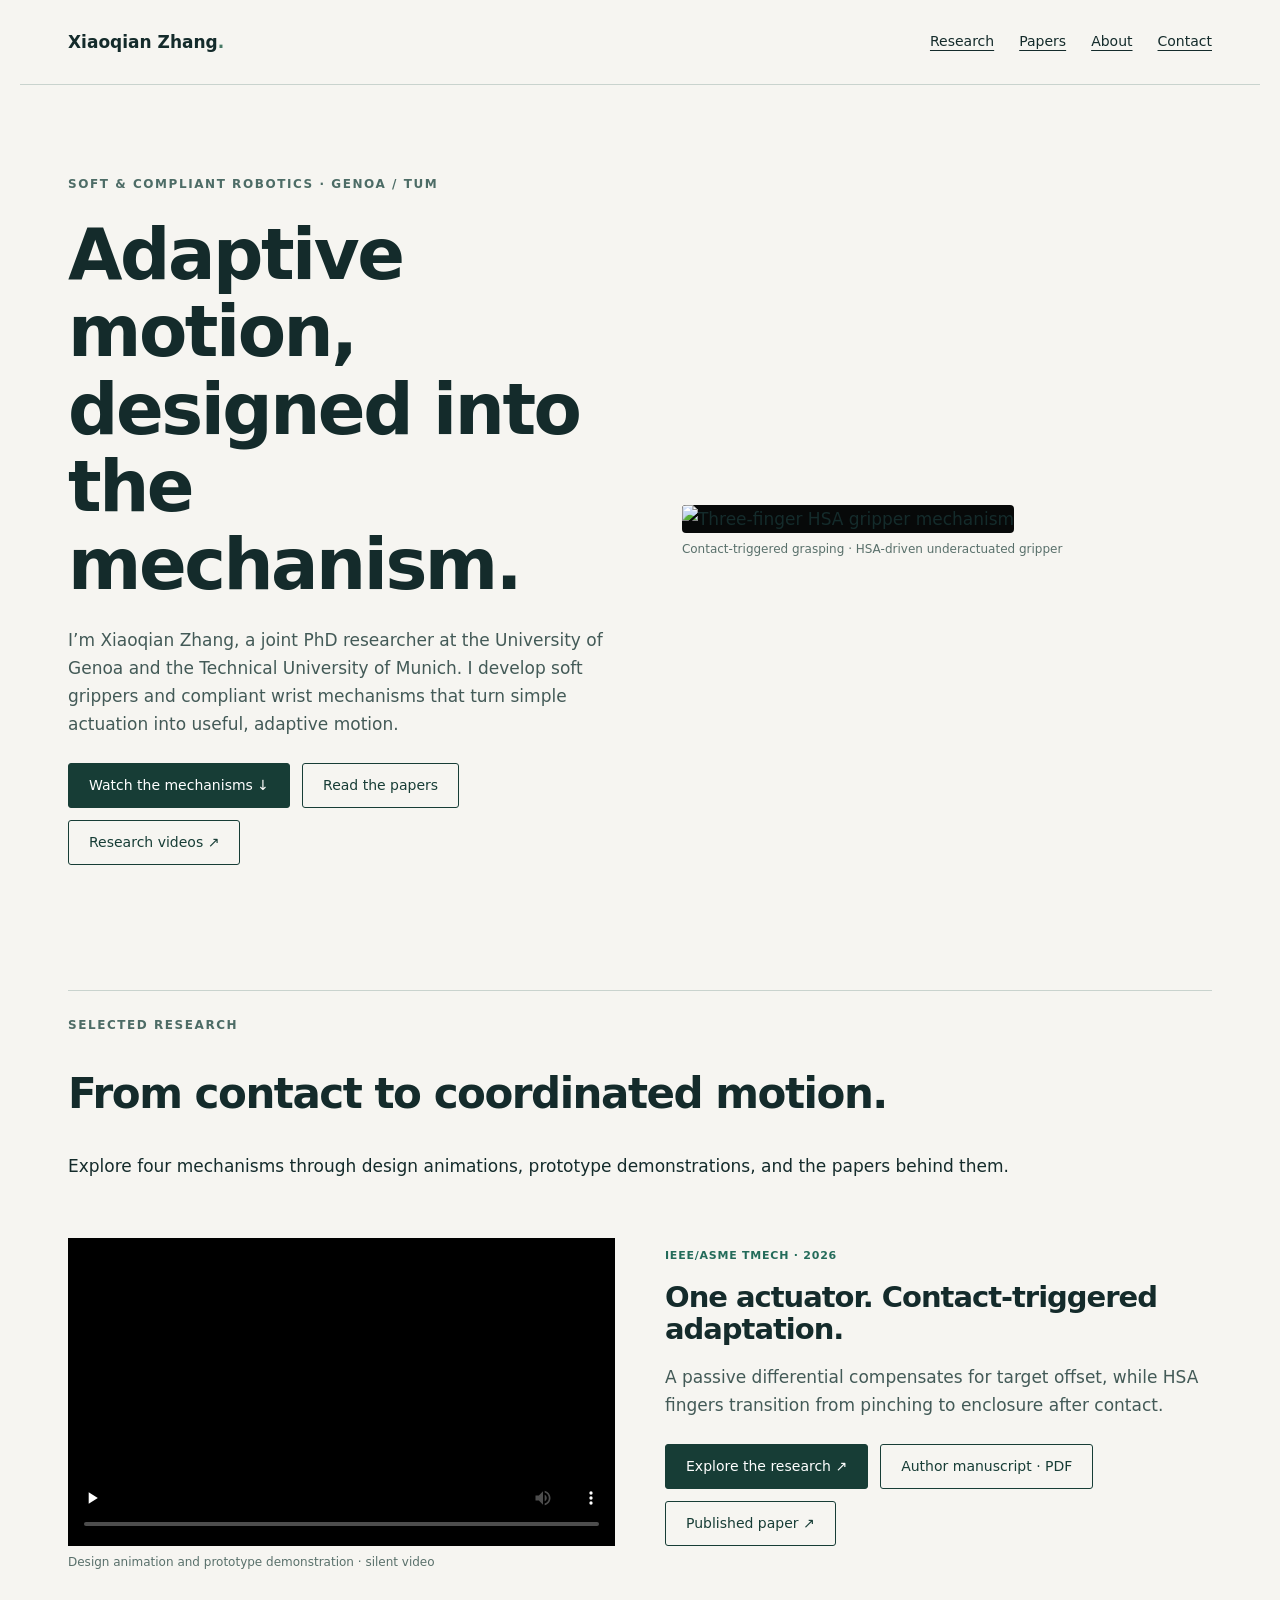
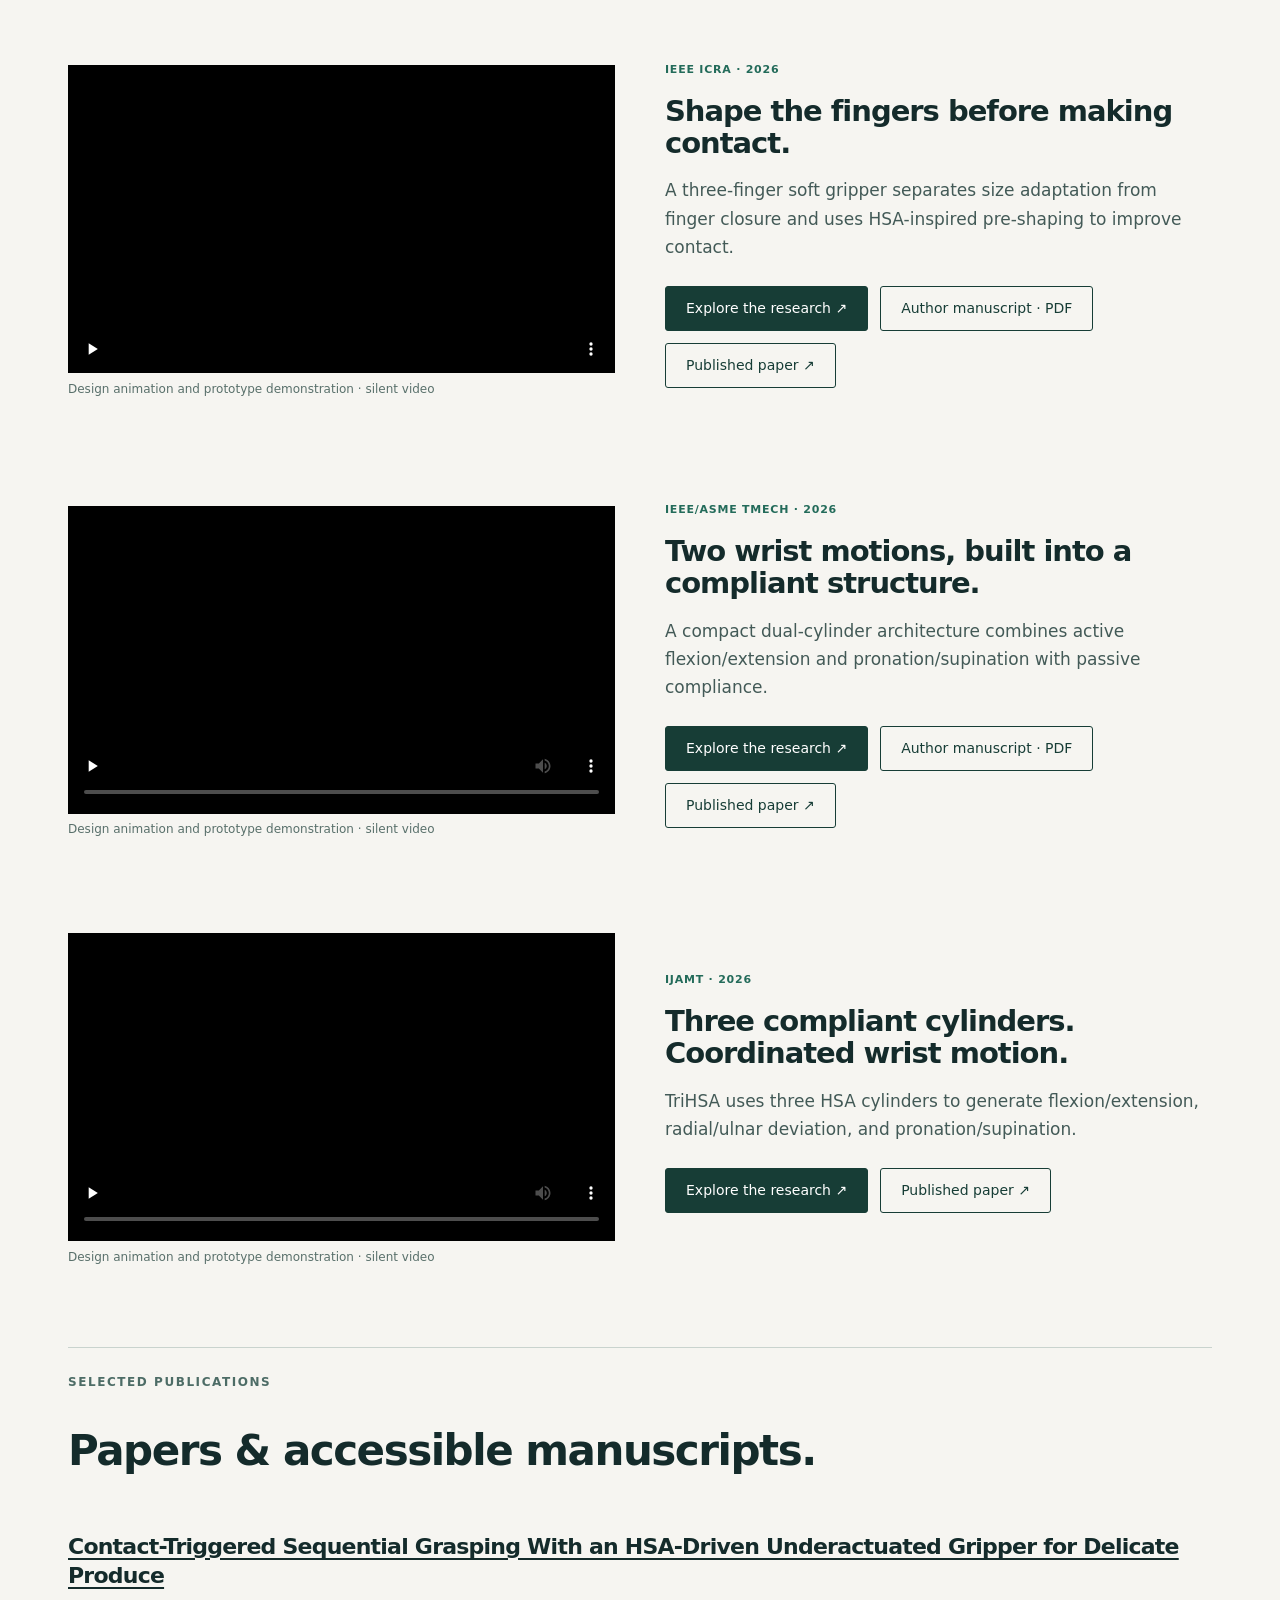
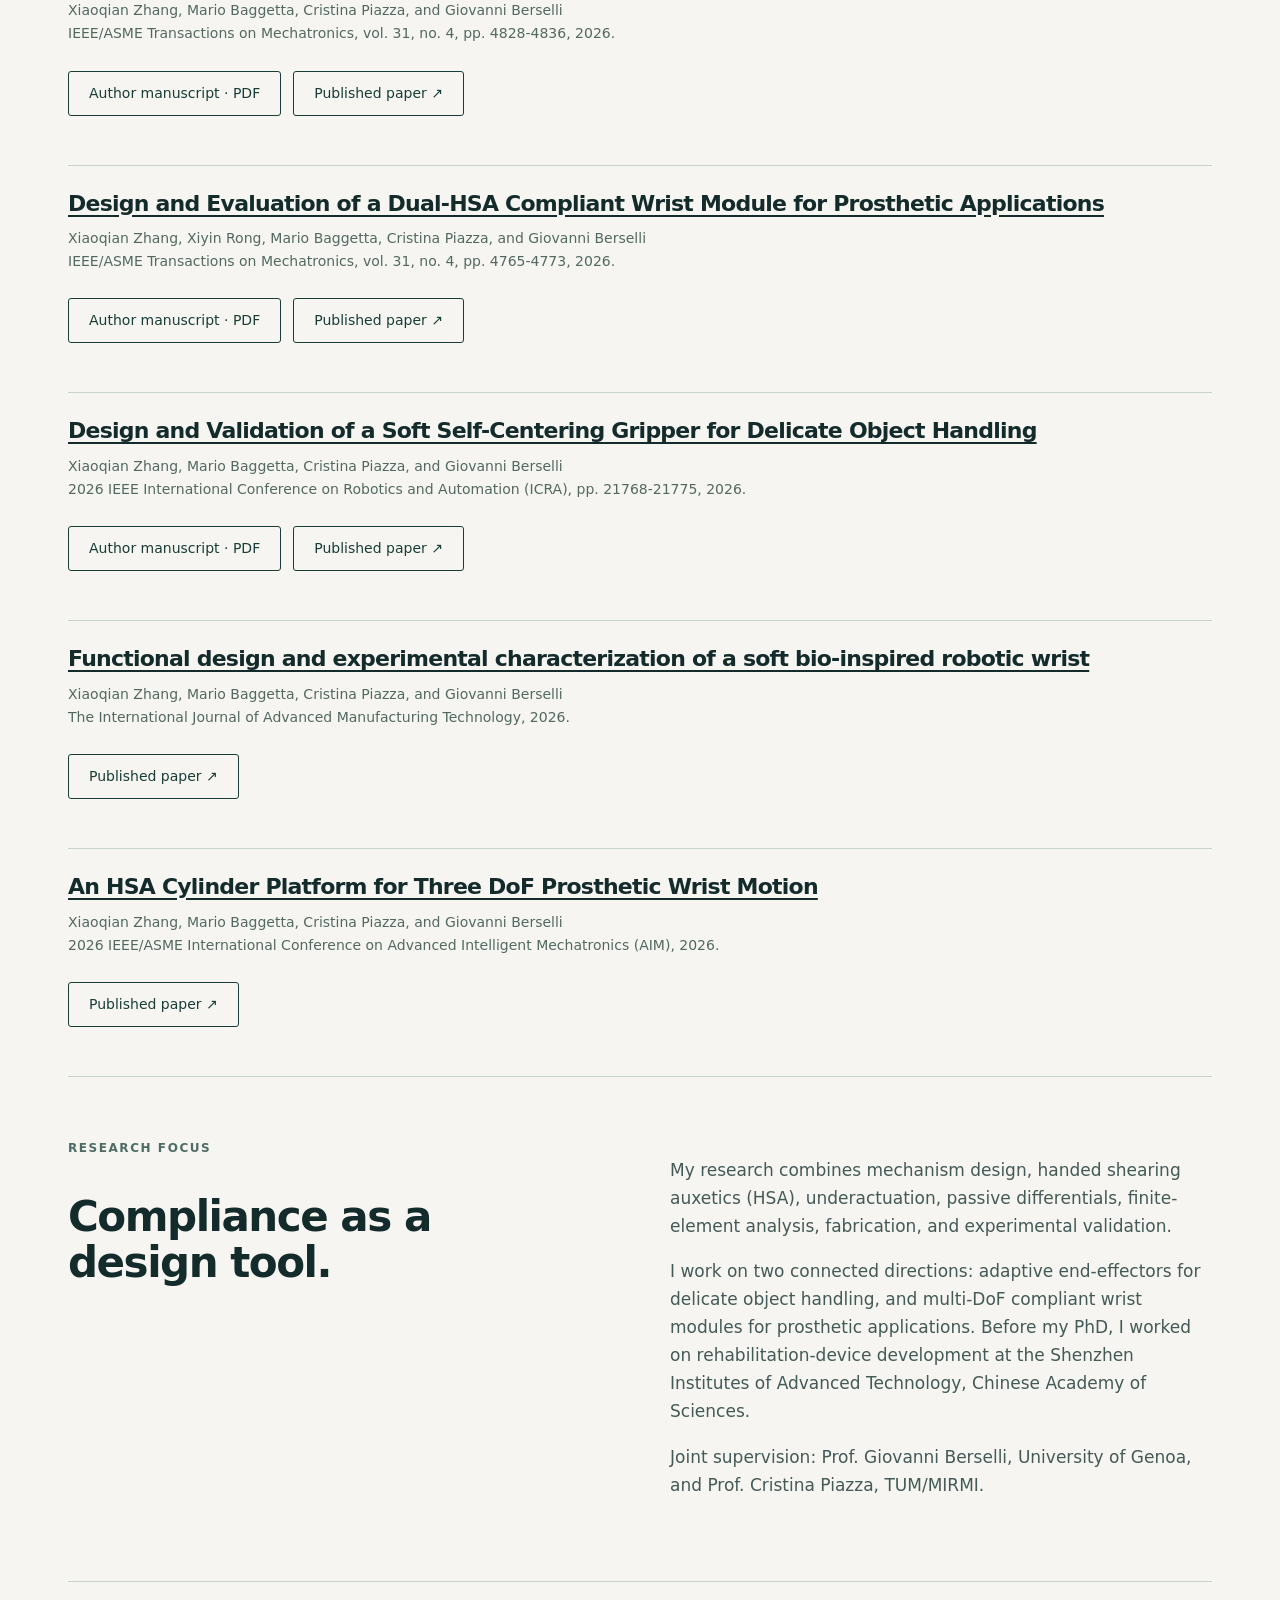
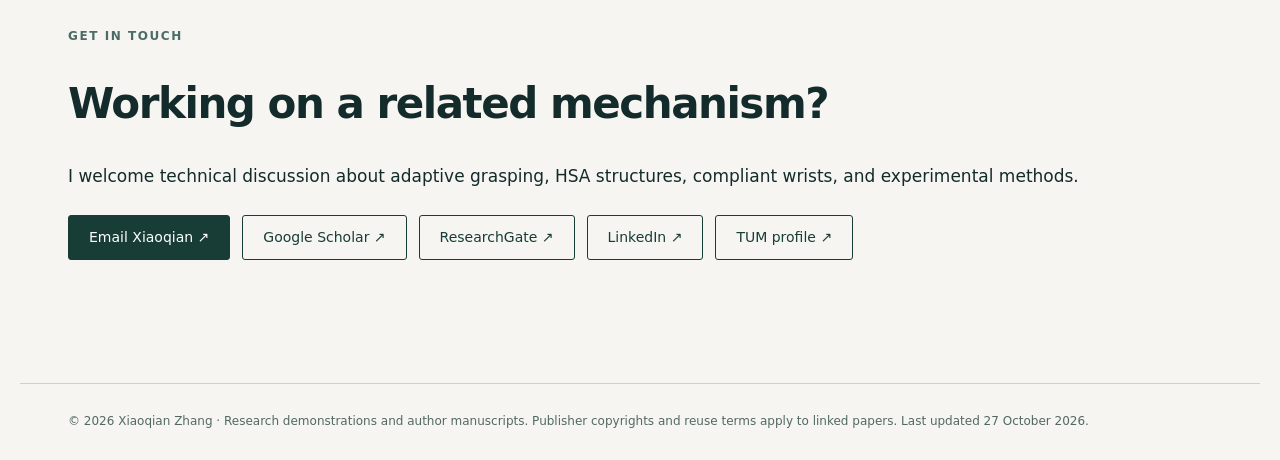
==== index.html @ a02d7e46 "Publish academic homepage and search metadata" ====
<!doctype html><html lang="en"><head><meta charset="utf-8"><meta name="viewport" content="width=device-width,initial-scale=1"><title>Xiaoqian Zhang | Soft &amp; Compliant Robotics</title><meta name="description" content="Adaptive grippers and compliant wrist mechanisms: papers, author manuscripts, design animations, and prototype demonstrations."><link rel="canonical" href="https://zxq6106109.github.io/"><meta property="og:title" content="Xiaoqian Zhang | Soft &amp; Compliant Robotics"><meta property="og:description" content="Adaptive grippers and compliant wrist mechanisms: papers, author manuscripts, design animations, and prototype demonstrations."><meta property="og:type" content="website"><meta property="og:image" content="https://zxq6106109.github.io/media/gripper3.jpg"><link rel="stylesheet" href="/style.css"><script type="application/ld+json">{"@context": "https://schema.org", "@type": "Person", "name": "Xiaoqian Zhang", "url": "https://zxq6106109.github.io", "sameAs": ["https://scholar.google.com/citations?user=SLG5CbMAAAAJ", "https://www.researchgate.net/profile/Xiaoqian-Zhang-40", "https://www.linkedin.com/in/xiaoqian-zhang-9b7335b2/"], "knowsAbout": ["Soft robotics", "Compliant mechanisms", "Adaptive robotic grasping", "Handed shearing auxetics", "Prosthetic wrists"]}</script></head><body><header><a class="logo" href="/">Xiaoqian Zhang<span style="color:#487a66">.</span></a><nav aria-label="Main"><a href="/#research">Research</a><a href="/#publications">Papers</a><a href="/#about">About</a><a href="/#contact">Contact</a></nav></header><main><section class="hero"><div><div class="eyebrow">Soft & compliant robotics · Genoa / TUM</div><h1>Adaptive motion,<br>designed into<br>the mechanism.</h1><p>I’m Xiaoqian Zhang, a joint PhD researcher at the University of Genoa and the Technical University of Munich. I develop soft grippers and compliant wrist mechanisms that turn simple actuation into useful, adaptive motion.</p><div class="actions"><a class="button" href="#research">Watch the mechanisms ↓</a><a class="button secondary" href="#publications">Read the papers</a><a class="button secondary" href="https://www.youtube.com/@XiaoqianZhangRobotics">Research videos ↗</a></div></div><div><img src="/media/gripper3.jpg" alt="Three-finger HSA gripper mechanism"><div class="caption">Contact-triggered grasping · HSA-driven underactuated gripper</div></div></section><div class="section-head" id="research"><div class="eyebrow">Selected research</div><h2>From contact to coordinated motion.</h2><p>Explore four mechanisms through design animations, prototype demonstrations, and the papers behind them.</p></div><article class="project"><div><video controls preload="none" playsinline poster="/media/gripper3.jpg" aria-label="Contact-triggered adaptive grasping demonstration"><source src="/media/gripper3.mp4" type="video/mp4">Your browser does not support video. <a href="/media/gripper3.mp4">Download the demonstration.</a></video><div class="caption">Design animation and prototype demonstration · silent video</div></div><div><span class="tag">IEEE/ASME TMECH · 2026</span><h3>One actuator. Contact-triggered adaptation.</h3><p>A passive differential compensates for target offset, while HSA fingers transition from pinching to enclosure after contact.</p><div class="actions"><a class="button" href="/research/gripper3.html">Explore the research ↗</a><a class="button secondary" href="/papers/gripper3_author_manuscript.pdf">Author manuscript · PDF</a><a class="button secondary" href="https://doi.org/10.1109/TMECH.2026.3696423">Published paper ↗</a></div></div></article><article class="project"><div><video controls preload="none" playsinline poster="/media/gripper5.jpg" aria-label="Self-centering, pre-shaping gripper demonstration"><source src="/media/gripper5.mp4" type="video/mp4">Your browser does not support video. <a href="/media/gripper5.mp4">Download the demonstration.</a></video><div class="caption">Design animation and prototype demonstration · silent video</div></div><div><span class="tag">IEEE ICRA · 2026</span><h3>Shape the fingers before making contact.</h3><p>A three-finger soft gripper separates size adaptation from finger closure and uses HSA-inspired pre-shaping to improve contact.</p><div class="actions"><a class="button" href="/research/gripper5.html">Explore the research ↗</a><a class="button secondary" href="/papers/gripper5_author_manuscript.pdf">Author manuscript · PDF</a><a class="button secondary" href="https://doi.org/10.1109/ICRA57385.2026.11696638">Published paper ↗</a></div></div></article><article class="project"><div><video controls preload="none" playsinline poster="/media/wrist2.jpg" aria-label="Dual-HSA compliant wrist demonstration"><source src="/media/wrist2.mp4" type="video/mp4">Your browser does not support video. <a href="/media/wrist2.mp4">Download the demonstration.</a></video><div class="caption">Design animation and prototype demonstration · silent video</div></div><div><span class="tag">IEEE/ASME TMECH · 2026</span><h3>Two wrist motions, built into a compliant structure.</h3><p>A compact dual-cylinder architecture combines active flexion/extension and pronation/supination with passive compliance.</p><div class="actions"><a class="button" href="/research/wrist2.html">Explore the research ↗</a><a class="button secondary" href="/papers/wrist2_author_manuscript.pdf">Author manuscript · PDF</a><a class="button secondary" href="https://doi.org/10.1109/TMECH.2026.3691678">Published paper ↗</a></div></div></article><article class="project"><div><video controls preload="none" playsinline poster="/media/wrist3.jpg" aria-label="TriHSA: three-DoF wrist motion demonstration"><source src="/media/wrist3.mp4" type="video/mp4">Your browser does not support video. <a href="/media/wrist3.mp4">Download the demonstration.</a></video><div class="caption">Design animation and prototype demonstration · silent video</div></div><div><span class="tag">IJAMT · 2026</span><h3>Three compliant cylinders. Coordinated wrist motion.</h3><p>TriHSA uses three HSA cylinders to generate flexion/extension, radial/ulnar deviation, and pronation/supination.</p><div class="actions"><a class="button" href="/research/wrist3.html">Explore the research ↗</a><a class="button secondary" href="https://doi.org/10.1007/s00170-026-19179-y">Published paper ↗</a></div></div></article><section id="publications" class="section-head"><div class="eyebrow">Selected publications</div><h2>Papers & accessible manuscripts.</h2><ul class="paperlist"><li><h3><a href="/research/gripper3.html">Contact-Triggered Sequential Grasping With an HSA-Driven Underactuated Gripper for Delicate Produce</a></h3><div class="meta">Xiaoqian Zhang, Mario Baggetta, Cristina Piazza, and Giovanni Berselli<br>IEEE/ASME Transactions on Mechatronics, vol. 31, no. 4, pp. 4828-4836, 2026.</div><div class="actions"><a class="button secondary" href="/papers/gripper3_author_manuscript.pdf">Author manuscript · PDF</a><a class="button secondary" href="https://doi.org/10.1109/TMECH.2026.3696423">Published paper ↗</a></div></li><li><h3><a href="/research/wrist2.html">Design and Evaluation of a Dual-HSA Compliant Wrist Module for Prosthetic Applications</a></h3><div class="meta">Xiaoqian Zhang, Xiyin Rong, Mario Baggetta, Cristina Piazza, and Giovanni Berselli<br>IEEE/ASME Transactions on Mechatronics, vol. 31, no. 4, pp. 4765-4773, 2026.</div><div class="actions"><a class="button secondary" href="/papers/wrist2_author_manuscript.pdf">Author manuscript · PDF</a><a class="button secondary" href="https://doi.org/10.1109/TMECH.2026.3691678">Published paper ↗</a></div></li><li><h3><a href="/research/gripper5.html">Design and Validation of a Soft Self-Centering Gripper for Delicate Object Handling</a></h3><div class="meta">Xiaoqian Zhang, Mario Baggetta, Cristina Piazza, and Giovanni Berselli<br>2026 IEEE International Conference on Robotics and Automation (ICRA), pp. 21768-21775, 2026.</div><div class="actions"><a class="button secondary" href="/papers/gripper5_author_manuscript.pdf">Author manuscript · PDF</a><a class="button secondary" href="https://doi.org/10.1109/ICRA57385.2026.11696638">Published paper ↗</a></div></li><li><h3><a href="/research/wrist3.html">Functional design and experimental characterization of a soft bio-inspired robotic wrist</a></h3><div class="meta">Xiaoqian Zhang, Mario Baggetta, Cristina Piazza, and Giovanni Berselli<br>The International Journal of Advanced Manufacturing Technology, 2026.</div><div class="actions"><a class="button secondary" href="https://doi.org/10.1007/s00170-026-19179-y">Published paper ↗</a></div></li><li><h3><a href="/research/wrist3-aim.html">An HSA Cylinder Platform for Three DoF Prosthetic Wrist Motion</a></h3><div class="meta">Xiaoqian Zhang, Mario Baggetta, Cristina Piazza, and Giovanni Berselli<br>2026 IEEE/ASME International Conference on Advanced Intelligent Mechatronics (AIM), 2026.</div><div class="actions"><a class="button secondary" href="https://doi.org/10.1109/AIM65483.2026.11658195">Published paper ↗</a></div></li></ul></section><section id="about" class="about"><div><div class="eyebrow">Research focus</div><h2>Compliance as a<br>design tool.</h2></div><div><p>My research combines mechanism design, handed shearing auxetics (HSA), underactuation, passive differentials, finite-element analysis, fabrication, and experimental validation.</p><p>I work on two connected directions: adaptive end-effectors for delicate object handling, and multi-DoF compliant wrist modules for prosthetic applications. Before my PhD, I worked on rehabilitation-device development at the Shenzhen Institutes of Advanced Technology, Chinese Academy of Sciences.</p><p>Joint supervision: Prof. Giovanni Berselli, University of Genoa, and Prof. Cristina Piazza, TUM/MIRMI.</p></div></section><section id="contact" class="contact section-head"><div class="eyebrow">Get in touch</div><h2>Working on a related mechanism?</h2><p>I welcome technical discussion about adaptive grasping, HSA structures, compliant wrists, and experimental methods.</p><div class="actions"><a class="button" href="mailto:xiaoqian.zhang@edu.unige.it">Email Xiaoqian ↗</a><a class="button secondary" href="https://scholar.google.com/citations?user=SLG5CbMAAAAJ">Google Scholar ↗</a><a class="button secondary" href="https://www.researchgate.net/profile/Xiaoqian-Zhang-40">ResearchGate ↗</a><a class="button secondary" href="https://www.linkedin.com/in/xiaoqian-zhang-9b7335b2/">LinkedIn ↗</a><a class="button secondary" href="https://www.ce.cit.tum.de/en/nhcr/members/xzhang/">TUM profile ↗</a></div></section></main><footer>© 2026 Xiaoqian Zhang · Research demonstrations and author manuscripts. Publisher copyrights and reuse terms apply to linked papers. Last updated 27 October 2026.</footer></body></html>
---- style.css ----
*{box-sizing:border-box}html{scroll-behavior:smooth}body{margin:0;background:#f6f5f1;color:#142b2b;font:17px/1.65 system-ui,sans-serif}a{color:inherit;text-underline-offset:4px}a:hover{color:#087b70}header,main,footer{max-width:1240px;margin:auto;padding:28px 48px}header{display:flex;justify-content:space-between;border-bottom:1px solid #c9d3ce;align-items:center}nav{display:flex;gap:25px;font-size:14px}.logo{font-weight:750;text-decoration:none}.eyebrow{font-size:12px;letter-spacing:.13em;text-transform:uppercase;color:#4d6c66;font-weight:700}h1,h2,h3{line-height:1.1;letter-spacing:-.035em}h1{font-size:clamp(42px,5.5vw,76px);font-weight:550;margin:22px 0}h2{font-size:42px;font-weight:550}h3{font-size:29px;font-weight:550}.hero{display:grid;grid-template-columns:1.06fr 1fr;gap:52px;padding:62px 0 80px;align-items:center}.hero p{max-width:590px;color:#435a57}.hero img{width:100%;background:#070909;border-radius:4px}.caption{font-size:12px;color:#59706b;margin-top:7px}.actions{display:flex;flex-wrap:wrap;gap:12px;margin:25px 0}.button{display:inline-block;background:#173d36;color:#fff;text-decoration:none;padding:10px 20px;border:1px solid #173d36;font-size:14px;border-radius:3px}.button:hover{background:#286154;color:white}.button.secondary{background:transparent;color:#173d36}.section-head{border-top:1px solid #c9d3ce;padding-top:25px;margin-top:20px}.project{display:grid;grid-template-columns:1fr 1fr;gap:50px;margin:58px 0 80px;align-items:center}.project video{width:100%;background:black;display:block;aspect-ratio:16/9}.project h3{margin:15px 0}.project p{color:#435a57}.tag{font-size:11px;font-weight:750;letter-spacing:.07em;text-transform:uppercase;color:#236b5a}.paperlist{padding:0;list-style:none}.paperlist li{padding:24px 0;border-bottom:1px solid #c9d3ce}.paperlist h3{font-size:22px;line-height:1.3;margin:0 0 9px}.meta{font-size:14px;color:#526961}.about{display:grid;grid-template-columns:1fr 1fr;gap:60px;padding:45px 0}.about p{color:#435a57}.contact{padding:45px 0 70px}footer{font-size:12px;border-top:1px solid #c9d3ce;color:#526961}.paper{max-width:950px}.paper h1{font-size:44px;line-height:1.16}.paper video{width:100%;background:black}.paper .lead{font-size:21px;color:#435a57}.paper section{margin:46px 0}.paper h2{font-size:28px}.abstract{background:white;border-left:3px solid #347862;padding:25px 30px}.evidence{padding:24px;background:#e7ece7}.small{font-size:13px;color:#526961}details{margin-top:20px}pre{white-space:pre-wrap;overflow-wrap:anywhere;font-size:12px;padding:18px;background:#e8ece8}button{cursor:pointer;font:inherit}.copy{font-size:13px;padding:6px 12px;border:1px solid #779187;border-radius:3px;background:transparent}.screenreader{position:absolute;left:-10000px}@media(max-width:760px){header,main,footer{padding:20px 22px}nav{gap:13px;font-size:12px}.hero,.project,.about{grid-template-columns:1fr;gap:25px}.hero{padding:35px 0}.project{margin:35px 0 60px}.paper h1{font-size:34px}h2{font-size:34px}}@media(prefers-reduced-motion:reduce){html{scroll-behavior:auto}}
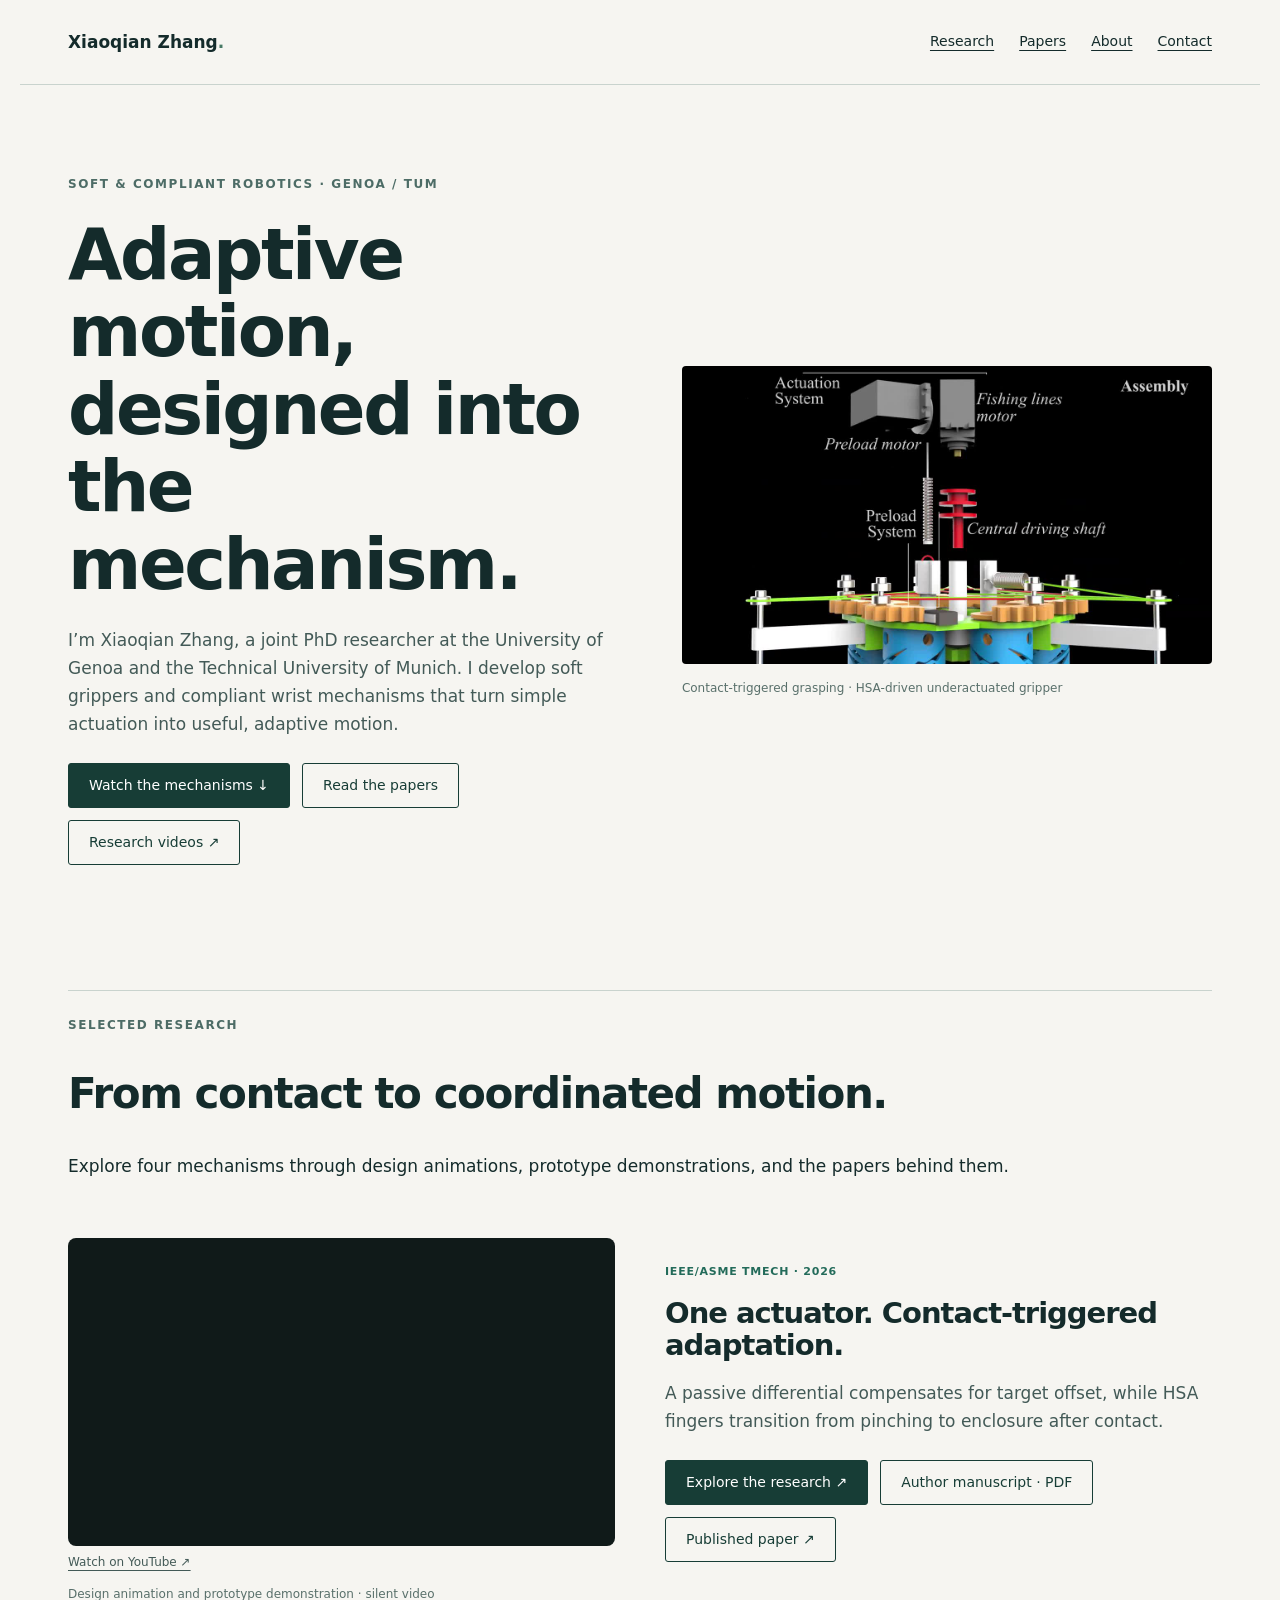
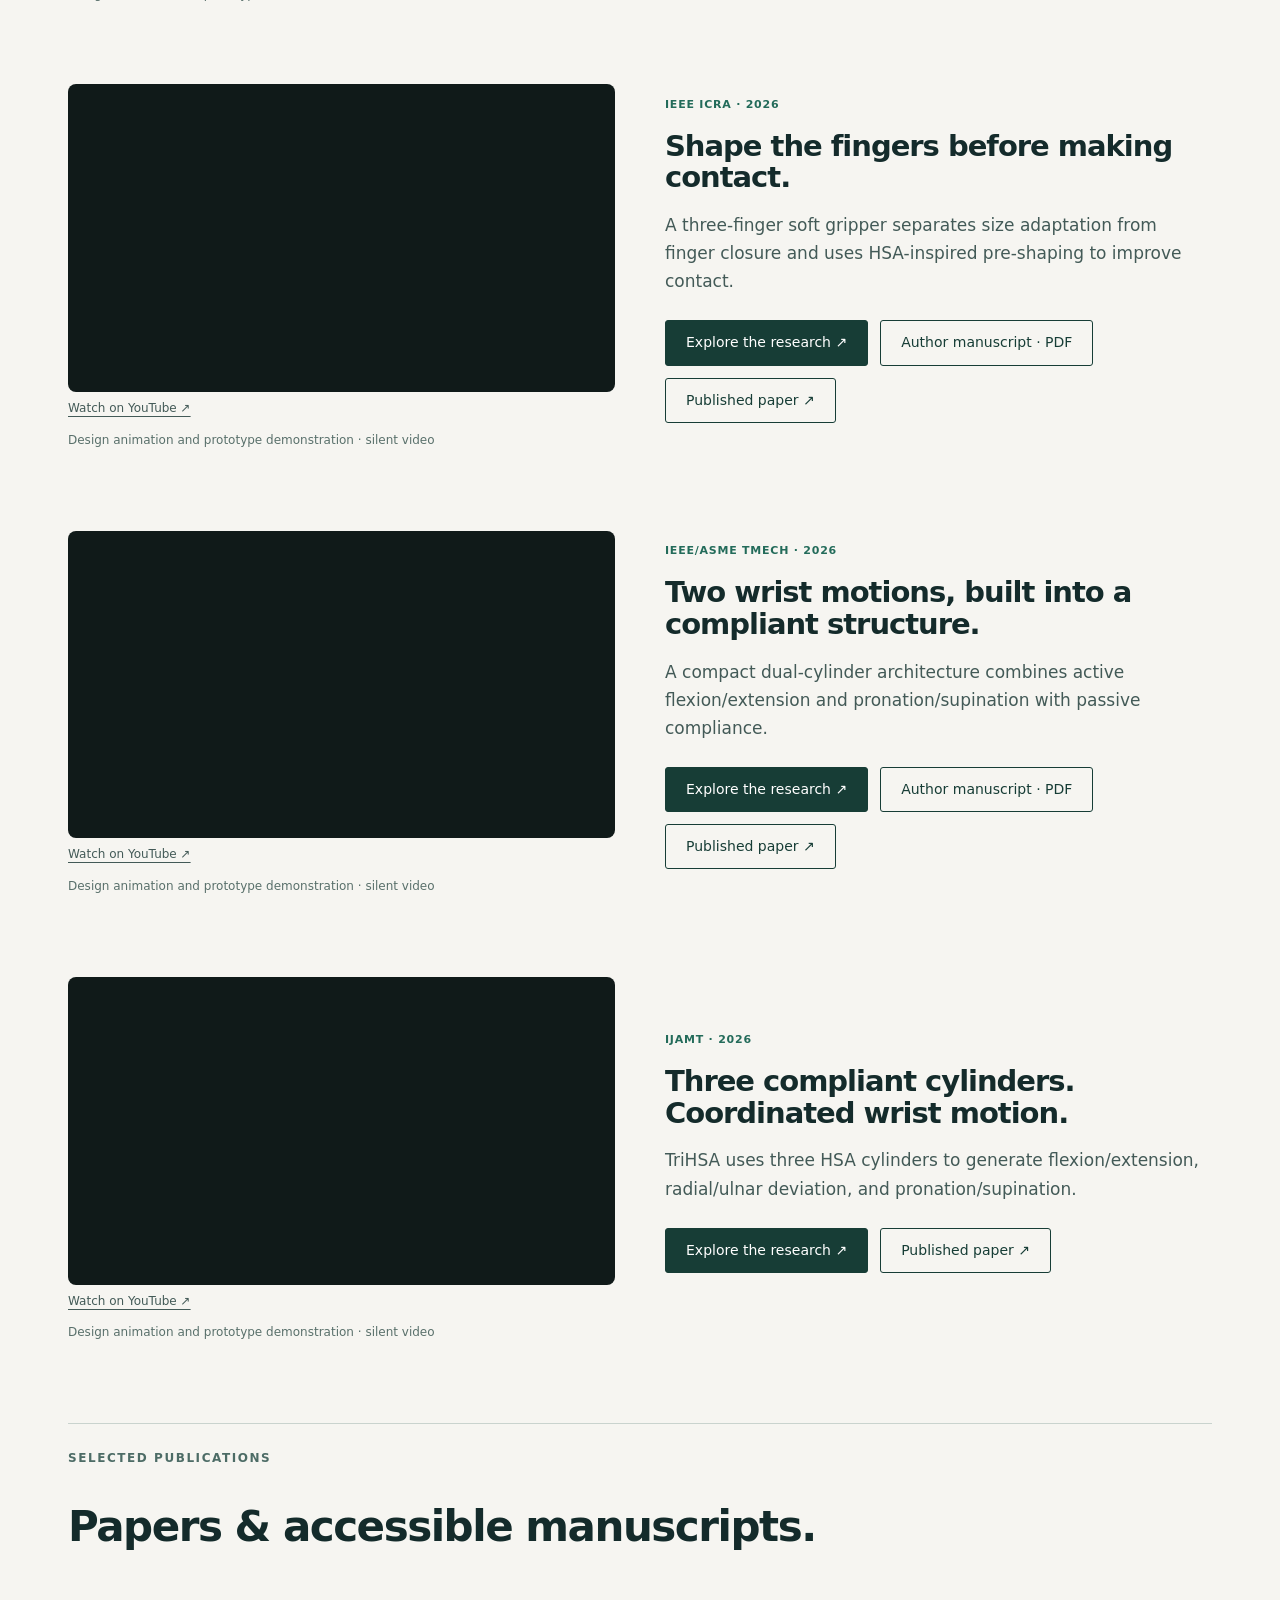
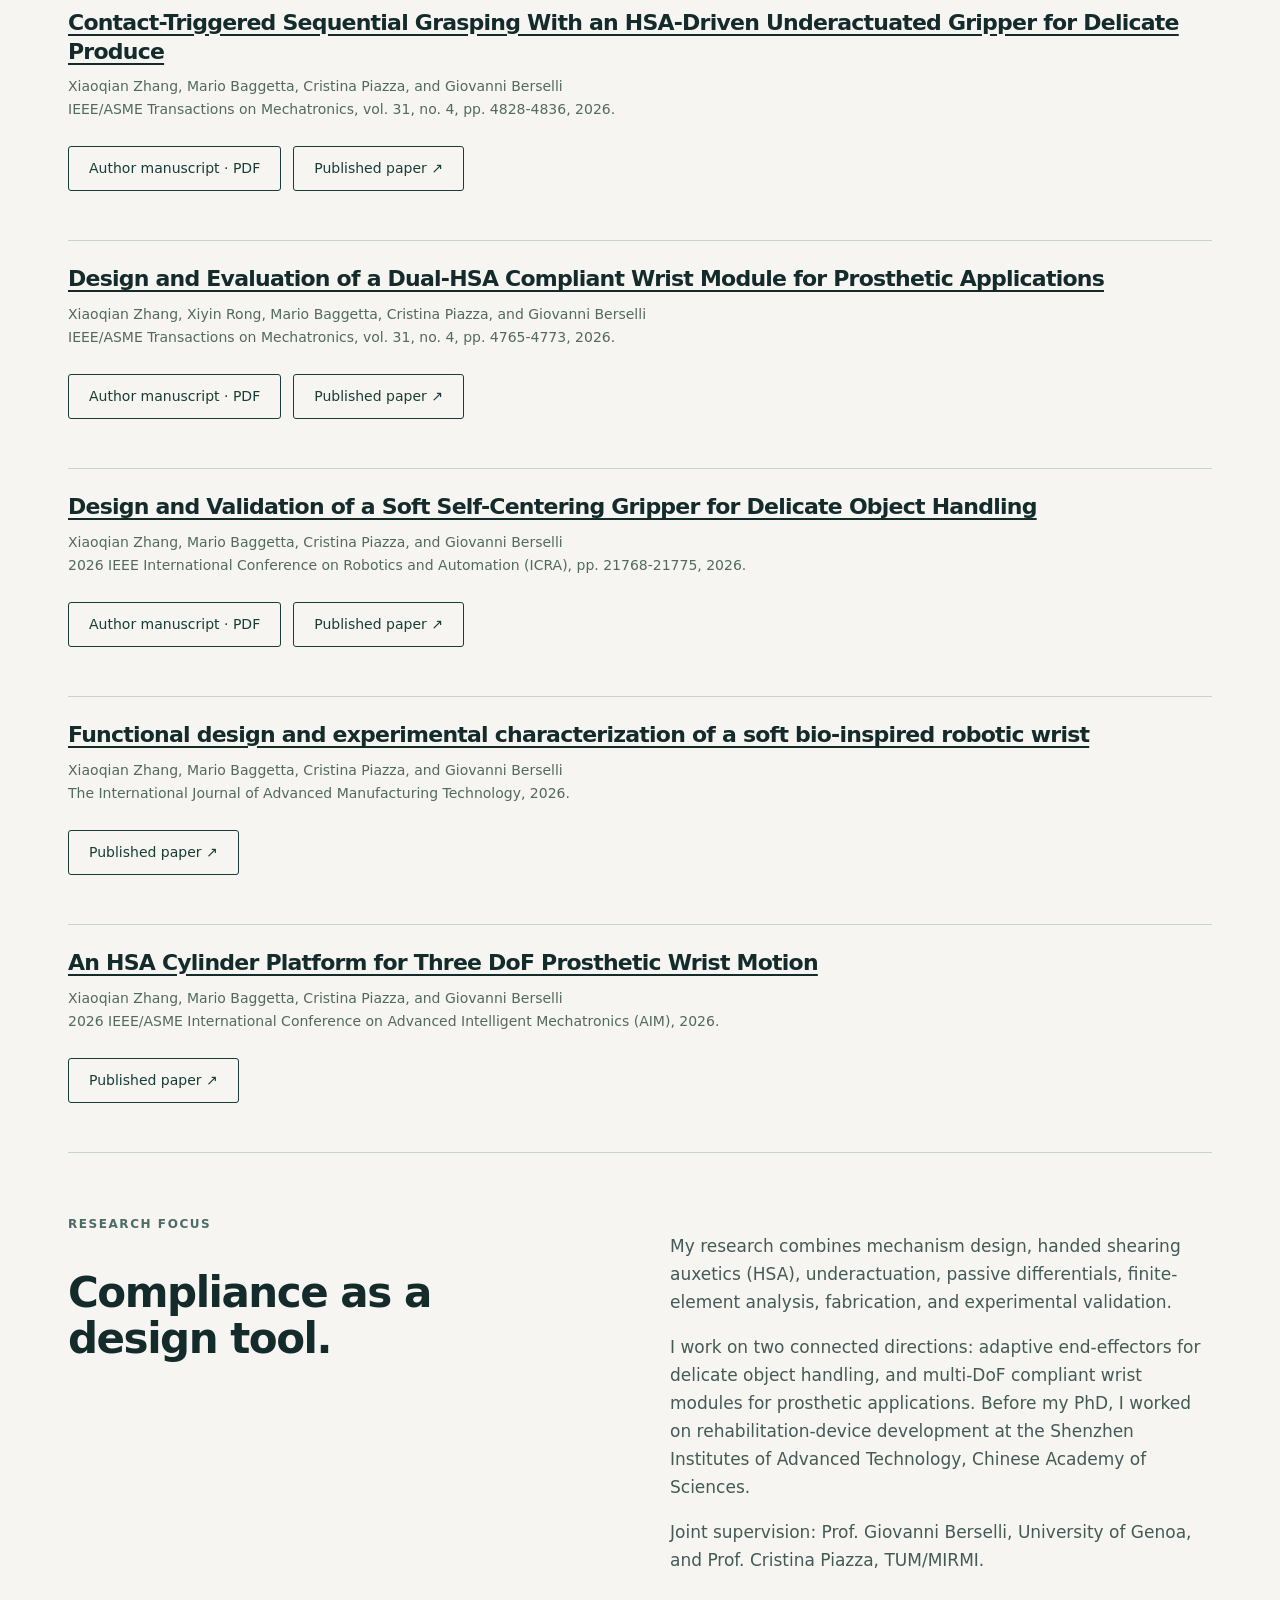
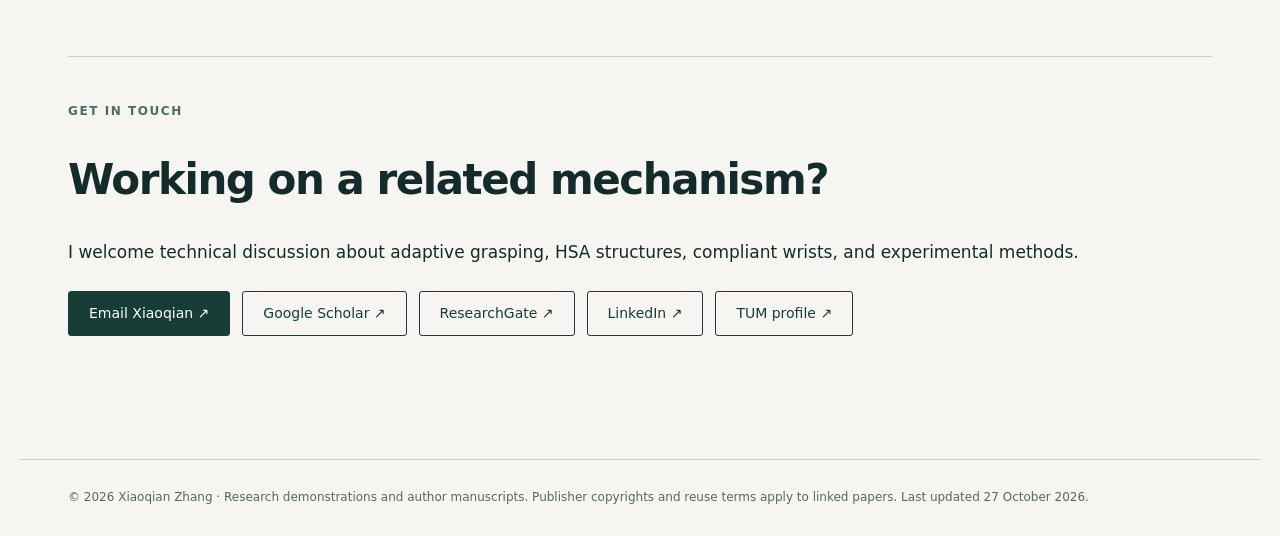
==== commit c8796c88: "Embed published research videos" ====
--- a/index.html
+++ b/index.html
@@ -1 +1 @@
-<!doctype html><html lang="en"><head><meta charset="utf-8"><meta name="viewport" content="width=device-width,initial-scale=1"><title>Xiaoqian Zhang | Soft &amp; Compliant Robotics</title><meta name="description" content="Adaptive grippers and compliant wrist mechanisms: papers, author manuscripts, design animations, and prototype demonstrations."><link rel="canonical" href="https://zxq6106109.github.io/"><meta property="og:title" content="Xiaoqian Zhang | Soft &amp; Compliant Robotics"><meta property="og:description" content="Adaptive grippers and compliant wrist mechanisms: papers, author manuscripts, design animations, and prototype demonstrations."><meta property="og:type" content="website"><meta property="og:image" content="https://zxq6106109.github.io/media/gripper3.jpg"><link rel="stylesheet" href="/style.css"><script type="application/ld+json">{"@context": "https://schema.org", "@type": "Person", "name": "Xiaoqian Zhang", "url": "https://zxq6106109.github.io", "sameAs": ["https://scholar.google.com/citations?user=SLG5CbMAAAAJ", "https://www.researchgate.net/profile/Xiaoqian-Zhang-40", "https://www.linkedin.com/in/xiaoqian-zhang-9b7335b2/"], "knowsAbout": ["Soft robotics", "Compliant mechanisms", "Adaptive robotic grasping", "Handed shearing auxetics", "Prosthetic wrists"]}</script></head><body><header><a class="logo" href="/">Xiaoqian Zhang<span style="color:#487a66">.</span></a><nav aria-label="Main"><a href="/#research">Research</a><a href="/#publications">Papers</a><a href="/#about">About</a><a href="/#contact">Contact</a></nav></header><main><section class="hero"><div><div class="eyebrow">Soft & compliant robotics · Genoa / TUM</div><h1>Adaptive motion,<br>designed into<br>the mechanism.</h1><p>I’m Xiaoqian Zhang, a joint PhD researcher at the University of Genoa and the Technical University of Munich. I develop soft grippers and compliant wrist mechanisms that turn simple actuation into useful, adaptive motion.</p><div class="actions"><a class="button" href="#research">Watch the mechanisms ↓</a><a class="button secondary" href="#publications">Read the papers</a><a class="button secondary" href="https://www.youtube.com/@XiaoqianZhangRobotics">Research videos ↗</a></div></div><div><img src="/media/gripper3.jpg" alt="Three-finger HSA gripper mechanism"><div class="caption">Contact-triggered grasping · HSA-driven underactuated gripper</div></div></section><div class="section-head" id="research"><div class="eyebrow">Selected research</div><h2>From contact to coordinated motion.</h2><p>Explore four mechanisms through design animations, prototype demonstrations, and the papers behind them.</p></div><article class="project"><div><video controls preload="none" playsinline poster="/media/gripper3.jpg" aria-label="Contact-triggered adaptive grasping demonstration"><source src="/media/gripper3.mp4" type="video/mp4">Your browser does not support video. <a href="/media/gripper3.mp4">Download the demonstration.</a></video><div class="caption">Design animation and prototype demonstration · silent video</div></div><div><span class="tag">IEEE/ASME TMECH · 2026</span><h3>One actuator. Contact-triggered adaptation.</h3><p>A passive differential compensates for target offset, while HSA fingers transition from pinching to enclosure after contact.</p><div class="actions"><a class="button" href="/research/gripper3.html">Explore the research ↗</a><a class="button secondary" href="/papers/gripper3_author_manuscript.pdf">Author manuscript · PDF</a><a class="button secondary" href="https://doi.org/10.1109/TMECH.2026.3696423">Published paper ↗</a></div></div></article><article class="project"><div><video controls preload="none" playsinline poster="/media/gripper5.jpg" aria-label="Self-centering, pre-shaping gripper demonstration"><source src="/media/gripper5.mp4" type="video/mp4">Your browser does not support video. <a href="/media/gripper5.mp4">Download the demonstration.</a></video><div class="caption">Design animation and prototype demonstration · silent video</div></div><div><span class="tag">IEEE ICRA · 2026</span><h3>Shape the fingers before making contact.</h3><p>A three-finger soft gripper separates size adaptation from finger closure and uses HSA-inspired pre-shaping to improve contact.</p><div class="actions"><a class="button" href="/research/gripper5.html">Explore the research ↗</a><a class="button secondary" href="/papers/gripper5_author_manuscript.pdf">Author manuscript · PDF</a><a class="button secondary" href="https://doi.org/10.1109/ICRA57385.2026.11696638">Published paper ↗</a></div></div></article><article class="project"><div><video controls preload="none" playsinline poster="/media/wrist2.jpg" aria-label="Dual-HSA compliant wrist demonstration"><source src="/media/wrist2.mp4" type="video/mp4">Your browser does not support video. <a href="/media/wrist2.mp4">Download the demonstration.</a></video><div class="caption">Design animation and prototype demonstration · silent video</div></div><div><span class="tag">IEEE/ASME TMECH · 2026</span><h3>Two wrist motions, built into a compliant structure.</h3><p>A compact dual-cylinder architecture combines active flexion/extension and pronation/supination with passive compliance.</p><div class="actions"><a class="button" href="/research/wrist2.html">Explore the research ↗</a><a class="button secondary" href="/papers/wrist2_author_manuscript.pdf">Author manuscript · PDF</a><a class="button secondary" href="https://doi.org/10.1109/TMECH.2026.3691678">Published paper ↗</a></div></div></article><article class="project"><div><video controls preload="none" playsinline poster="/media/wrist3.jpg" aria-label="TriHSA: three-DoF wrist motion demonstration"><source src="/media/wrist3.mp4" type="video/mp4">Your browser does not support video. <a href="/media/wrist3.mp4">Download the demonstration.</a></video><div class="caption">Design animation and prototype demonstration · silent video</div></div><div><span class="tag">IJAMT · 2026</span><h3>Three compliant cylinders. Coordinated wrist motion.</h3><p>TriHSA uses three HSA cylinders to generate flexion/extension, radial/ulnar deviation, and pronation/supination.</p><div class="actions"><a class="button" href="/research/wrist3.html">Explore the research ↗</a><a class="button secondary" href="https://doi.org/10.1007/s00170-026-19179-y">Published paper ↗</a></div></div></article><section id="publications" class="section-head"><div class="eyebrow">Selected publications</div><h2>Papers & accessible manuscripts.</h2><ul class="paperlist"><li><h3><a href="/research/gripper3.html">Contact-Triggered Sequential Grasping With an HSA-Driven Underactuated Gripper for Delicate Produce</a></h3><div class="meta">Xiaoqian Zhang, Mario Baggetta, Cristina Piazza, and Giovanni Berselli<br>IEEE/ASME Transactions on Mechatronics, vol. 31, no. 4, pp. 4828-4836, 2026.</div><div class="actions"><a class="button secondary" href="/papers/gripper3_author_manuscript.pdf">Author manuscript · PDF</a><a class="button secondary" href="https://doi.org/10.1109/TMECH.2026.3696423">Published paper ↗</a></div></li><li><h3><a href="/research/wrist2.html">Design and Evaluation of a Dual-HSA Compliant Wrist Module for Prosthetic Applications</a></h3><div class="meta">Xiaoqian Zhang, Xiyin Rong, Mario Baggetta, Cristina Piazza, and Giovanni Berselli<br>IEEE/ASME Transactions on Mechatronics, vol. 31, no. 4, pp. 4765-4773, 2026.</div><div class="actions"><a class="button secondary" href="/papers/wrist2_author_manuscript.pdf">Author manuscript · PDF</a><a class="button secondary" href="https://doi.org/10.1109/TMECH.2026.3691678">Published paper ↗</a></div></li><li><h3><a href="/research/gripper5.html">Design and Validation of a Soft Self-Centering Gripper for Delicate Object Handling</a></h3><div class="meta">Xiaoqian Zhang, Mario Baggetta, Cristina Piazza, and Giovanni Berselli<br>2026 IEEE International Conference on Robotics and Automation (ICRA), pp. 21768-21775, 2026.</div><div class="actions"><a class="button secondary" href="/papers/gripper5_author_manuscript.pdf">Author manuscript · PDF</a><a class="button secondary" href="https://doi.org/10.1109/ICRA57385.2026.11696638">Published paper ↗</a></div></li><li><h3><a href="/research/wrist3.html">Functional design and experimental characterization of a soft bio-inspired robotic wrist</a></h3><div class="meta">Xiaoqian Zhang, Mario Baggetta, Cristina Piazza, and Giovanni Berselli<br>The International Journal of Advanced Manufacturing Technology, 2026.</div><div class="actions"><a class="button secondary" href="https://doi.org/10.1007/s00170-026-19179-y">Published paper ↗</a></div></li><li><h3><a href="/research/wrist3-aim.html">An HSA Cylinder Platform for Three DoF Prosthetic Wrist Motion</a></h3><div class="meta">Xiaoqian Zhang, Mario Baggetta, Cristina Piazza, and Giovanni Berselli<br>2026 IEEE/ASME International Conference on Advanced Intelligent Mechatronics (AIM), 2026.</div><div class="actions"><a class="button secondary" href="https://doi.org/10.1109/AIM65483.2026.11658195">Published paper ↗</a></div></li></ul></section><section id="about" class="about"><div><div class="eyebrow">Research focus</div><h2>Compliance as a<br>design tool.</h2></div><div><p>My research combines mechanism design, handed shearing auxetics (HSA), underactuation, passive differentials, finite-element analysis, fabrication, and experimental validation.</p><p>I work on two connected directions: adaptive end-effectors for delicate object handling, and multi-DoF compliant wrist modules for prosthetic applications. Before my PhD, I worked on rehabilitation-device development at the Shenzhen Institutes of Advanced Technology, Chinese Academy of Sciences.</p><p>Joint supervision: Prof. Giovanni Berselli, University of Genoa, and Prof. Cristina Piazza, TUM/MIRMI.</p></div></section><section id="contact" class="contact section-head"><div class="eyebrow">Get in touch</div><h2>Working on a related mechanism?</h2><p>I welcome technical discussion about adaptive grasping, HSA structures, compliant wrists, and experimental methods.</p><div class="actions"><a class="button" href="mailto:xiaoqian.zhang@edu.unige.it">Email Xiaoqian ↗</a><a class="button secondary" href="https://scholar.google.com/citations?user=SLG5CbMAAAAJ">Google Scholar ↗</a><a class="button secondary" href="https://www.researchgate.net/profile/Xiaoqian-Zhang-40">ResearchGate ↗</a><a class="button secondary" href="https://www.linkedin.com/in/xiaoqian-zhang-9b7335b2/">LinkedIn ↗</a><a class="button secondary" href="https://www.ce.cit.tum.de/en/nhcr/members/xzhang/">TUM profile ↗</a></div></section></main><footer>© 2026 Xiaoqian Zhang · Research demonstrations and author manuscripts. Publisher copyrights and reuse terms apply to linked papers. Last updated 27 October 2026.</footer></body></html>+<!doctype html><html lang="en"><head><meta charset="utf-8"><meta name="viewport" content="width=device-width,initial-scale=1"><title>Xiaoqian Zhang | Soft &amp; Compliant Robotics</title><meta name="description" content="Adaptive grippers and compliant wrist mechanisms: papers, author manuscripts, design animations, and prototype demonstrations."><link rel="canonical" href="https://zxq6106109.github.io/"><meta property="og:title" content="Xiaoqian Zhang | Soft &amp; Compliant Robotics"><meta property="og:description" content="Adaptive grippers and compliant wrist mechanisms: papers, author manuscripts, design animations, and prototype demonstrations."><meta property="og:type" content="website"><meta property="og:image" content="https://zxq6106109.github.io/media/gripper3.jpg"><link rel="stylesheet" href="/style.css"><script type="application/ld+json">{"@context": "https://schema.org", "@type": "Person", "name": "Xiaoqian Zhang", "url": "https://zxq6106109.github.io", "sameAs": ["https://scholar.google.com/citations?user=SLG5CbMAAAAJ", "https://www.researchgate.net/profile/Xiaoqian-Zhang-40", "https://www.linkedin.com/in/xiaoqian-zhang-9b7335b2/"], "knowsAbout": ["Soft robotics", "Compliant mechanisms", "Adaptive robotic grasping", "Handed shearing auxetics", "Prosthetic wrists"]}</script></head><body><header><a class="logo" href="/">Xiaoqian Zhang<span style="color:#487a66">.</span></a><nav aria-label="Main"><a href="/#research">Research</a><a href="/#publications">Papers</a><a href="/#about">About</a><a href="/#contact">Contact</a></nav></header><main><section class="hero"><div><div class="eyebrow">Soft & compliant robotics · Genoa / TUM</div><h1>Adaptive motion,<br>designed into<br>the mechanism.</h1><p>I’m Xiaoqian Zhang, a joint PhD researcher at the University of Genoa and the Technical University of Munich. I develop soft grippers and compliant wrist mechanisms that turn simple actuation into useful, adaptive motion.</p><div class="actions"><a class="button" href="#research">Watch the mechanisms ↓</a><a class="button secondary" href="#publications">Read the papers</a><a class="button secondary" href="https://www.youtube.com/@XiaoqianZhangRobotics">Research videos ↗</a></div></div><div><img src="/media/gripper3.jpg" alt="Three-finger HSA gripper mechanism"><div class="caption">Contact-triggered grasping · HSA-driven underactuated gripper</div></div></section><div class="section-head" id="research"><div class="eyebrow">Selected research</div><h2>From contact to coordinated motion.</h2><p>Explore four mechanisms through design animations, prototype demonstrations, and the papers behind them.</p></div><article class="project"><div><div class="video-embed"><iframe src="https://www.youtube-nocookie.com/embed/eL4gehzuOIA" title="Contact-triggered adaptive grasping demonstration" loading="lazy" allow="accelerometer; autoplay; clipboard-write; encrypted-media; gyroscope; picture-in-picture; web-share" referrerpolicy="strict-origin-when-cross-origin" allowfullscreen></iframe></div><p class="caption"><a href="https://www.youtube.com/watch?v=eL4gehzuOIA">Watch on YouTube ↗</a></p><div class="caption">Design animation and prototype demonstration · silent video</div></div><div><span class="tag">IEEE/ASME TMECH · 2026</span><h3>One actuator. Contact-triggered adaptation.</h3><p>A passive differential compensates for target offset, while HSA fingers transition from pinching to enclosure after contact.</p><div class="actions"><a class="button" href="/research/gripper3.html">Explore the research ↗</a><a class="button secondary" href="/papers/gripper3_author_manuscript.pdf">Author manuscript · PDF</a><a class="button secondary" href="https://doi.org/10.1109/TMECH.2026.3696423">Published paper ↗</a></div></div></article><article class="project"><div><div class="video-embed"><iframe src="https://www.youtube-nocookie.com/embed/d0pFPlrJmqs" title="Self-centering, pre-shaping gripper demonstration" loading="lazy" allow="accelerometer; autoplay; clipboard-write; encrypted-media; gyroscope; picture-in-picture; web-share" referrerpolicy="strict-origin-when-cross-origin" allowfullscreen></iframe></div><p class="caption"><a href="https://www.youtube.com/watch?v=d0pFPlrJmqs">Watch on YouTube ↗</a></p><div class="caption">Design animation and prototype demonstration · silent video</div></div><div><span class="tag">IEEE ICRA · 2026</span><h3>Shape the fingers before making contact.</h3><p>A three-finger soft gripper separates size adaptation from finger closure and uses HSA-inspired pre-shaping to improve contact.</p><div class="actions"><a class="button" href="/research/gripper5.html">Explore the research ↗</a><a class="button secondary" href="/papers/gripper5_author_manuscript.pdf">Author manuscript · PDF</a><a class="button secondary" href="https://doi.org/10.1109/ICRA57385.2026.11696638">Published paper ↗</a></div></div></article><article class="project"><div><div class="video-embed"><iframe src="https://www.youtube-nocookie.com/embed/sQX4HU1V414" title="Dual-HSA compliant wrist demonstration" loading="lazy" allow="accelerometer; autoplay; clipboard-write; encrypted-media; gyroscope; picture-in-picture; web-share" referrerpolicy="strict-origin-when-cross-origin" allowfullscreen></iframe></div><p class="caption"><a href="https://www.youtube.com/watch?v=sQX4HU1V414">Watch on YouTube ↗</a></p><div class="caption">Design animation and prototype demonstration · silent video</div></div><div><span class="tag">IEEE/ASME TMECH · 2026</span><h3>Two wrist motions, built into a compliant structure.</h3><p>A compact dual-cylinder architecture combines active flexion/extension and pronation/supination with passive compliance.</p><div class="actions"><a class="button" href="/research/wrist2.html">Explore the research ↗</a><a class="button secondary" href="/papers/wrist2_author_manuscript.pdf">Author manuscript · PDF</a><a class="button secondary" href="https://doi.org/10.1109/TMECH.2026.3691678">Published paper ↗</a></div></div></article><article class="project"><div><div class="video-embed"><iframe src="https://www.youtube-nocookie.com/embed/APogB8YFPws" title="TriHSA: three-DoF wrist motion demonstration" loading="lazy" allow="accelerometer; autoplay; clipboard-write; encrypted-media; gyroscope; picture-in-picture; web-share" referrerpolicy="strict-origin-when-cross-origin" allowfullscreen></iframe></div><p class="caption"><a href="https://www.youtube.com/watch?v=APogB8YFPws">Watch on YouTube ↗</a></p><div class="caption">Design animation and prototype demonstration · silent video</div></div><div><span class="tag">IJAMT · 2026</span><h3>Three compliant cylinders. Coordinated wrist motion.</h3><p>TriHSA uses three HSA cylinders to generate flexion/extension, radial/ulnar deviation, and pronation/supination.</p><div class="actions"><a class="button" href="/research/wrist3.html">Explore the research ↗</a><a class="button secondary" href="https://doi.org/10.1007/s00170-026-19179-y">Published paper ↗</a></div></div></article><section id="publications" class="section-head"><div class="eyebrow">Selected publications</div><h2>Papers & accessible manuscripts.</h2><ul class="paperlist"><li><h3><a href="/research/gripper3.html">Contact-Triggered Sequential Grasping With an HSA-Driven Underactuated Gripper for Delicate Produce</a></h3><div class="meta">Xiaoqian Zhang, Mario Baggetta, Cristina Piazza, and Giovanni Berselli<br>IEEE/ASME Transactions on Mechatronics, vol. 31, no. 4, pp. 4828-4836, 2026.</div><div class="actions"><a class="button secondary" href="/papers/gripper3_author_manuscript.pdf">Author manuscript · PDF</a><a class="button secondary" href="https://doi.org/10.1109/TMECH.2026.3696423">Published paper ↗</a></div></li><li><h3><a href="/research/wrist2.html">Design and Evaluation of a Dual-HSA Compliant Wrist Module for Prosthetic Applications</a></h3><div class="meta">Xiaoqian Zhang, Xiyin Rong, Mario Baggetta, Cristina Piazza, and Giovanni Berselli<br>IEEE/ASME Transactions on Mechatronics, vol. 31, no. 4, pp. 4765-4773, 2026.</div><div class="actions"><a class="button secondary" href="/papers/wrist2_author_manuscript.pdf">Author manuscript · PDF</a><a class="button secondary" href="https://doi.org/10.1109/TMECH.2026.3691678">Published paper ↗</a></div></li><li><h3><a href="/research/gripper5.html">Design and Validation of a Soft Self-Centering Gripper for Delicate Object Handling</a></h3><div class="meta">Xiaoqian Zhang, Mario Baggetta, Cristina Piazza, and Giovanni Berselli<br>2026 IEEE International Conference on Robotics and Automation (ICRA), pp. 21768-21775, 2026.</div><div class="actions"><a class="button secondary" href="/papers/gripper5_author_manuscript.pdf">Author manuscript · PDF</a><a class="button secondary" href="https://doi.org/10.1109/ICRA57385.2026.11696638">Published paper ↗</a></div></li><li><h3><a href="/research/wrist3.html">Functional design and experimental characterization of a soft bio-inspired robotic wrist</a></h3><div class="meta">Xiaoqian Zhang, Mario Baggetta, Cristina Piazza, and Giovanni Berselli<br>The International Journal of Advanced Manufacturing Technology, 2026.</div><div class="actions"><a class="button secondary" href="https://doi.org/10.1007/s00170-026-19179-y">Published paper ↗</a></div></li><li><h3><a href="/research/wrist3-aim.html">An HSA Cylinder Platform for Three DoF Prosthetic Wrist Motion</a></h3><div class="meta">Xiaoqian Zhang, Mario Baggetta, Cristina Piazza, and Giovanni Berselli<br>2026 IEEE/ASME International Conference on Advanced Intelligent Mechatronics (AIM), 2026.</div><div class="actions"><a class="button secondary" href="https://doi.org/10.1109/AIM65483.2026.11658195">Published paper ↗</a></div></li></ul></section><section id="about" class="about"><div><div class="eyebrow">Research focus</div><h2>Compliance as a<br>design tool.</h2></div><div><p>My research combines mechanism design, handed shearing auxetics (HSA), underactuation, passive differentials, finite-element analysis, fabrication, and experimental validation.</p><p>I work on two connected directions: adaptive end-effectors for delicate object handling, and multi-DoF compliant wrist modules for prosthetic applications. Before my PhD, I worked on rehabilitation-device development at the Shenzhen Institutes of Advanced Technology, Chinese Academy of Sciences.</p><p>Joint supervision: Prof. Giovanni Berselli, University of Genoa, and Prof. Cristina Piazza, TUM/MIRMI.</p></div></section><section id="contact" class="contact section-head"><div class="eyebrow">Get in touch</div><h2>Working on a related mechanism?</h2><p>I welcome technical discussion about adaptive grasping, HSA structures, compliant wrists, and experimental methods.</p><div class="actions"><a class="button" href="mailto:xiaoqian.zhang@edu.unige.it">Email Xiaoqian ↗</a><a class="button secondary" href="https://scholar.google.com/citations?user=SLG5CbMAAAAJ">Google Scholar ↗</a><a class="button secondary" href="https://www.researchgate.net/profile/Xiaoqian-Zhang-40">ResearchGate ↗</a><a class="button secondary" href="https://www.linkedin.com/in/xiaoqian-zhang-9b7335b2/">LinkedIn ↗</a><a class="button secondary" href="https://www.ce.cit.tum.de/en/nhcr/members/xzhang/">TUM profile ↗</a></div></section></main><footer>© 2026 Xiaoqian Zhang · Research demonstrations and author manuscripts. Publisher copyrights and reuse terms apply to linked papers. Last updated 27 October 2026.</footer></body></html>
--- a/style.css
+++ b/style.css
@@ -1 +1,2 @@
-*{box-sizing:border-box}html{scroll-behavior:smooth}body{margin:0;background:#f6f5f1;color:#142b2b;font:17px/1.65 system-ui,sans-serif}a{color:inherit;text-underline-offset:4px}a:hover{color:#087b70}header,main,footer{max-width:1240px;margin:auto;padding:28px 48px}header{display:flex;justify-content:space-between;border-bottom:1px solid #c9d3ce;align-items:center}nav{display:flex;gap:25px;font-size:14px}.logo{font-weight:750;text-decoration:none}.eyebrow{font-size:12px;letter-spacing:.13em;text-transform:uppercase;color:#4d6c66;font-weight:700}h1,h2,h3{line-height:1.1;letter-spacing:-.035em}h1{font-size:clamp(42px,5.5vw,76px);font-weight:550;margin:22px 0}h2{font-size:42px;font-weight:550}h3{font-size:29px;font-weight:550}.hero{display:grid;grid-template-columns:1.06fr 1fr;gap:52px;padding:62px 0 80px;align-items:center}.hero p{max-width:590px;color:#435a57}.hero img{width:100%;background:#070909;border-radius:4px}.caption{font-size:12px;color:#59706b;margin-top:7px}.actions{display:flex;flex-wrap:wrap;gap:12px;margin:25px 0}.button{display:inline-block;background:#173d36;color:#fff;text-decoration:none;padding:10px 20px;border:1px solid #173d36;font-size:14px;border-radius:3px}.button:hover{background:#286154;color:white}.button.secondary{background:transparent;color:#173d36}.section-head{border-top:1px solid #c9d3ce;padding-top:25px;margin-top:20px}.project{display:grid;grid-template-columns:1fr 1fr;gap:50px;margin:58px 0 80px;align-items:center}.project video{width:100%;background:black;display:block;aspect-ratio:16/9}.project h3{margin:15px 0}.project p{color:#435a57}.tag{font-size:11px;font-weight:750;letter-spacing:.07em;text-transform:uppercase;color:#236b5a}.paperlist{padding:0;list-style:none}.paperlist li{padding:24px 0;border-bottom:1px solid #c9d3ce}.paperlist h3{font-size:22px;line-height:1.3;margin:0 0 9px}.meta{font-size:14px;color:#526961}.about{display:grid;grid-template-columns:1fr 1fr;gap:60px;padding:45px 0}.about p{color:#435a57}.contact{padding:45px 0 70px}footer{font-size:12px;border-top:1px solid #c9d3ce;color:#526961}.paper{max-width:950px}.paper h1{font-size:44px;line-height:1.16}.paper video{width:100%;background:black}.paper .lead{font-size:21px;color:#435a57}.paper section{margin:46px 0}.paper h2{font-size:28px}.abstract{background:white;border-left:3px solid #347862;padding:25px 30px}.evidence{padding:24px;background:#e7ece7}.small{font-size:13px;color:#526961}details{margin-top:20px}pre{white-space:pre-wrap;overflow-wrap:anywhere;font-size:12px;padding:18px;background:#e8ece8}button{cursor:pointer;font:inherit}.copy{font-size:13px;padding:6px 12px;border:1px solid #779187;border-radius:3px;background:transparent}.screenreader{position:absolute;left:-10000px}@media(max-width:760px){header,main,footer{padding:20px 22px}nav{gap:13px;font-size:12px}.hero,.project,.about{grid-template-columns:1fr;gap:25px}.hero{padding:35px 0}.project{margin:35px 0 60px}.paper h1{font-size:34px}h2{font-size:34px}}@media(prefers-reduced-motion:reduce){html{scroll-behavior:auto}}+*{box-sizing:border-box}html{scroll-behavior:smooth}body{margin:0;background:#f6f5f1;color:#142b2b;font:17px/1.65 system-ui,sans-serif}a{color:inherit;text-underline-offset:4px}a:hover{color:#087b70}header,main,footer{max-width:1240px;margin:auto;padding:28px 48px}header{display:flex;justify-content:space-between;border-bottom:1px solid #c9d3ce;align-items:center}nav{display:flex;gap:25px;font-size:14px}.logo{font-weight:750;text-decoration:none}.eyebrow{font-size:12px;letter-spacing:.13em;text-transform:uppercase;color:#4d6c66;font-weight:700}h1,h2,h3{line-height:1.1;letter-spacing:-.035em}h1{font-size:clamp(42px,5.5vw,76px);font-weight:550;margin:22px 0}h2{font-size:42px;font-weight:550}h3{font-size:29px;font-weight:550}.hero{display:grid;grid-template-columns:1.06fr 1fr;gap:52px;padding:62px 0 80px;align-items:center}.hero p{max-width:590px;color:#435a57}.hero img{width:100%;background:#070909;border-radius:4px}.caption{font-size:12px;color:#59706b;margin-top:7px}.actions{display:flex;flex-wrap:wrap;gap:12px;margin:25px 0}.button{display:inline-block;background:#173d36;color:#fff;text-decoration:none;padding:10px 20px;border:1px solid #173d36;font-size:14px;border-radius:3px}.button:hover{background:#286154;color:white}.button.secondary{background:transparent;color:#173d36}.section-head{border-top:1px solid #c9d3ce;padding-top:25px;margin-top:20px}.project{display:grid;grid-template-columns:1fr 1fr;gap:50px;margin:58px 0 80px;align-items:center}.project video{width:100%;background:black;display:block;aspect-ratio:16/9}.project h3{margin:15px 0}.project p{color:#435a57}.tag{font-size:11px;font-weight:750;letter-spacing:.07em;text-transform:uppercase;color:#236b5a}.paperlist{padding:0;list-style:none}.paperlist li{padding:24px 0;border-bottom:1px solid #c9d3ce}.paperlist h3{font-size:22px;line-height:1.3;margin:0 0 9px}.meta{font-size:14px;color:#526961}.about{display:grid;grid-template-columns:1fr 1fr;gap:60px;padding:45px 0}.about p{color:#435a57}.contact{padding:45px 0 70px}footer{font-size:12px;border-top:1px solid #c9d3ce;color:#526961}.paper{max-width:950px}.paper h1{font-size:44px;line-height:1.16}.paper video{width:100%;background:black}.paper .lead{font-size:21px;color:#435a57}.paper section{margin:46px 0}.paper h2{font-size:28px}.abstract{background:white;border-left:3px solid #347862;padding:25px 30px}.evidence{padding:24px;background:#e7ece7}.small{font-size:13px;color:#526961}details{margin-top:20px}pre{white-space:pre-wrap;overflow-wrap:anywhere;font-size:12px;padding:18px;background:#e8ece8}button{cursor:pointer;font:inherit}.copy{font-size:13px;padding:6px 12px;border:1px solid #779187;border-radius:3px;background:transparent}.screenreader{position:absolute;left:-10000px}@media(max-width:760px){header,main,footer{padding:20px 22px}nav{gap:13px;font-size:12px}.hero,.project,.about{grid-template-columns:1fr;gap:25px}.hero{padding:35px 0}.project{margin:35px 0 60px}.paper h1{font-size:34px}h2{font-size:34px}}@media(prefers-reduced-motion:reduce){html{scroll-behavior:auto}}
+.video-embed{position:relative;aspect-ratio:16/9;width:100%;background:#101a19;border-radius:8px;overflow:hidden}.video-embed iframe{position:absolute;inset:0;width:100%;height:100%;border:0}
